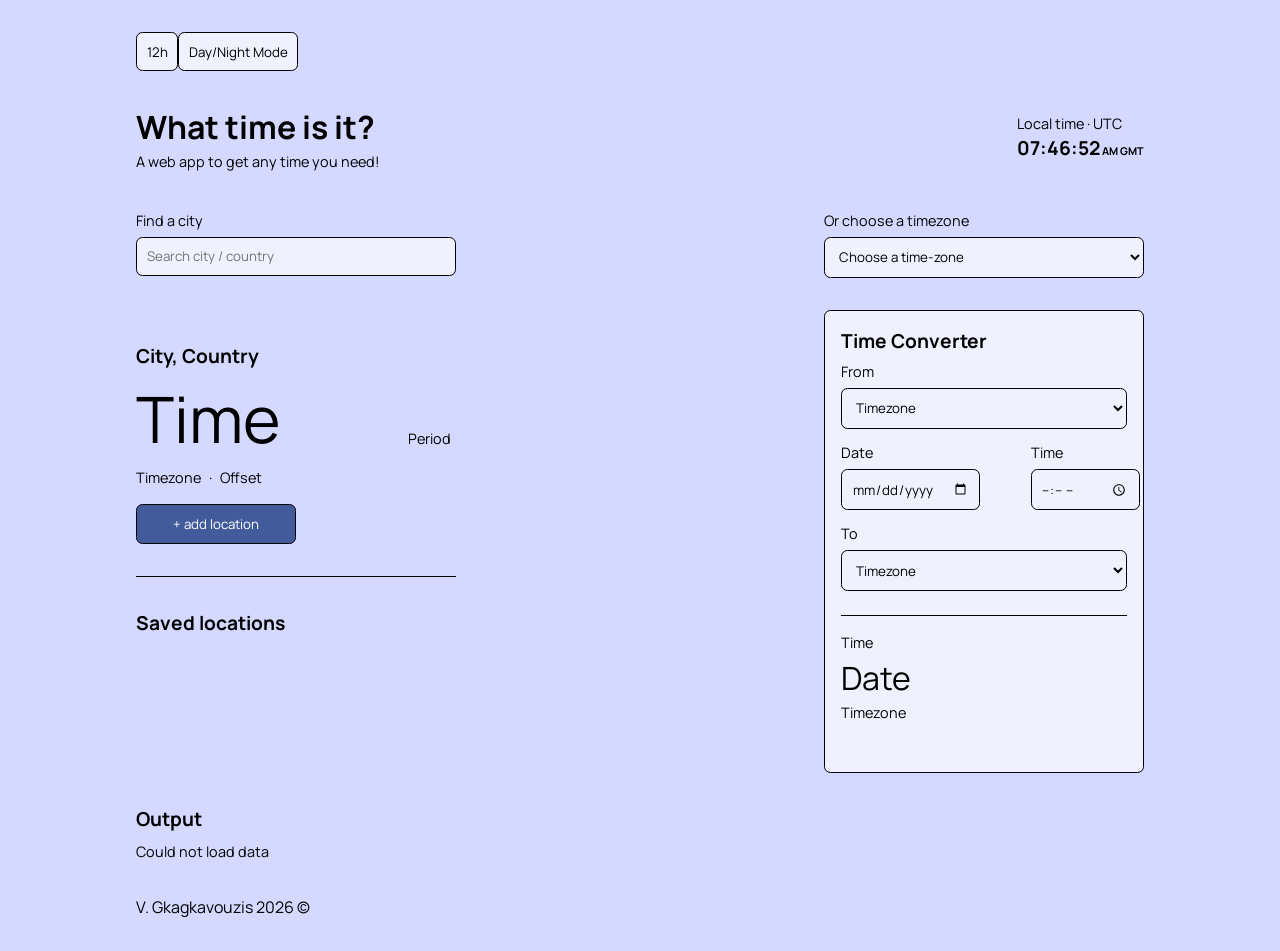
==== index.html @ c5b6271b "css in good point" ====
<!DOCTYPE html>
<html lang="en">
<head>
    <meta charset="UTF-8">
    <meta name="viewport" content="width=device-width, initial-scale=1.0">
    <title>Get time with API</title>
    <link rel="stylesheet" href="style.css">
</head>
<body>
    <nav>
        <div id="toggle12hour">
            <button class="btn">12h</button>
        </div>
        <div id="toggleNightMode">
            <button class="btn">Day/Night Mode</button>
        </div>
        <!-- <button class="night-mode"></button> -->
    </nav>
    <section id="header">
        <div id="title-info">
            <h1>What time is it?</h1>
            <p>A web app to get any time you need!</p>
        </div>  
        <div id="local-time">
            <p>Local time · <span id="localZoneDisplay"></span></p>
            <h6 id="localTimeP">
                <span id="localTime"></span>
                <span id="localPeriod"></span>
                <span id="localOffset"></span>
            </h6>
        </div>
    </section>
    <section id="main-input-select-container">
        <div class="input">
            <form action="" id="main-input-form">
                <label for="">Find a city  </label> 
                <input type="text" class="inputBox" placeholder="Search city / country" autocomplete="off" id="searchBar">
                <div class="suggestions-box">
                    <!-- <div class="suggestions highlight">sdfsdfsdf</div> -->
                </div>    
            </form> 
            <div id="main-select-input">
                <label for="timeZoneSelect">Or choose a timezone</label>
                <select id="timeZoneSelect" class="inputBox">
                    <option value="Choose a time-zone">Choose a time-zone</option>
                </select>
            </div>
        </div>
    </section>
    <section id="middle-section">
        <section id="display-w-btn">
            <div class="container-display">
                <div id="displays">
                    <h3><span id="city">City</span>, <span id="country">Country</span></h3>
                    <div id="timeP">
                        <p id="time">Time</p>
                        <p id="period"> Period</p>
                    </div>
                    <div id="timezone-offset">
                        <p id="time-zone">Timezone</p>
                        <p>·</p>
                        <p id="offset">Offset</p>  
                    </div>
                    <button class="btn" id="add-location-btn">+ add location</button>
    
            </div>
            <div id="saved-zones">
    
                <h3>Saved locations</h3>
                <ul class="saved-zones-container">
                    <li data-timezone="">
                        <p class="saved-city-offset">
                            <span class="saved-city">City </span>
                            <span class="saved-offset"></span>
                        </p>
                        <p id="saved-time-period">
                            <span class="saved-time">Time </span>
                            <span class="saved-period"> </span>
                        </p>
                        <button class="removeBtn btn">x</button>
                    </li>
                </ul>
            </div>
    
        </section>
        <section id="time-converter">
            <h3>Time Converter</h3>
            <form action="" id="converter-form">
                <div id="converter-time-from-zone-container">
                    <label for="convertFromTimezone">From</label>
                        <select class="input-converter" id="convertFromTimezone" >
                            <option value="Timezone">Timezone</option>
                        </select>
                </div>
                <div id="converter-date-time-container">
                    <div id="converter-date-container">
                        <label for="convertFromDate">Date</label>
                        <input class="inputBox" id="convertFromDate" type="date" >
                    </div>
                    <div id="converter-date-container">
                        <label for="convertFromTime">Time</label>
                        <input class="inputBox" id="convertFromTime" type="time">
                    </div>
                </div>
                <div id="converter-time-to-zone-container">
                    <label for="convertToTimezone">To</label>
                        <select class="inputBox" id="convertToTimezone" >
                            <option value="Timezone">Timezone</option>
                        </select>
                </div>
            </form>
            <ul class="list" id="convertedList">
                <li>
                    <label for=""></label>
                    <p id="convertedData">
                        <span class='converted-time'>Time</span>
                        <span class='converted-date'>Date</span>
                        <span class="converted-timezone">Timezone</span>
                    </p>
                </li>
            </ul>
        </section>
    </section>
    <div class="assistant-display">
        <h3>Output</h3>
        <p>Search something</p>
    </div>
    <footer>V. Gkagkavouzis <span id="footerDate"></span> &copy;</footer>
    <script src="script.js"></script>
</body>
</html>
---- style.css ----
@import url('https://fonts.googleapis.com/css2?family=IBM+Plex+Sans:wght@400;500;600&family=Inter:wght@400;500;600&family=Manrope:wght@400;500;600&family=Roboto:wght@400;500;600&family=Source+Sans+3:wght@400;500;600&display=swap');

* {
    box-sizing: border-box;
}

:root {
    --border: .09rem solid black;
    --border-radius: .4rem;

    --sug-box-highlight: rgb(124, 61, 118);
    --sug-box-background: rgb(249, 189, 243);
    
    --normal-color: ;
    --faded-color: ;
    --location-btn-background: rgb(66,91,154);

    --faded-bg-color: rgb(213, 216, 255);
    --whiter-bg-color: rgb(240, 241, 255);
}

body {
    display: flex;
    flex-direction: column;
    gap: 2rem;
    max-width: 65rem;
    margin: 0 auto;
    padding: 2rem 1rem;
    font-family: 'Manrope', -apple-system, BlinkMacSystemFont, 'Segoe UI', Roboto, Oxygen, Ubuntu, Cantarell, 'Open Sans', 'Helvetica Neue', sans-serif;
    font-size: 1rem;
    line-height: 1.5;
    background-color: var(--faded-bg-color);
}

button, input, select {
    border: var(--border);
    border-radius: var(--border-radius);
    font-family: inherit;
    padding: .6rem;
    background-color: transparent;
    background-color: var(--whiter-bg-color);
}

h1 {
    font-size: 2rem;
    
}

h3 {
    font-size: 1.2rem;
}

p, label {
    font-size: 0.9rem;
}

label {
    line-height: 2rem;
}

#time {
    font-size: 4rem;
}

#localTime, .saved-time {
    font-size: 1.2rem;
}

/* #time,
#localTime,
.saved-time,
.converted-time {
    font-variant-numeric: tabular-nums;
} */

h1, h3, h5, h6, p {
    margin: 0;
}

.local-time,
.displays,
.assistant-display {
    display: flex;
    flex-direction: column;
    gap: .5rem;
}

/* ======= Navigation ======= */

nav {
    display: flex;
    
}

/* ==========Header============ */
#header {
    display: flex;
    justify-content: space-between;
    align-items: center;
    flex-wrap: wrap;
    gap: 1.5rem;
}

#header {
    display: flex;
    flex-direction: row;
    flex-wrap: wrap;
}

#title-info {
    display: flex;
    flex-direction: column;
    gap: rem;
}

#local-time {
    display: flex;
    flex-direction: column;

}


/* =========Main input - select========== */
.input {
    display: flex;
    flex-direction: row;
    justify-content: space-between;
    align-items:flex-start;
    flex-wrap: wrap;
    position: relative;
}

#main-input-form, #main-select-input {
    display: flex;
    flex-direction: column;
    justify-content: center;
    width: 20rem;
}



.highlight {
    background-color: var(--sug-box-highlight);
}

.suggestions-box {
    position: absolute;
    top: 4.5rem;
    background-color: rgb(254, 192, 192);
    width: 17rem;
    max-height: 25rem;
    overflow-y: auto;
    z-index: 2;
}

/* ========== Middle Section =========== */
#middle-section {
    display: flex;
    justify-content: space-between;
    flex-wrap: wrap;
}


/* ======== Time Display ========= */

#displays {
    display: flex;
    flex-direction: column;
    height: auto;
    width: 20rem;
    margin: 2rem 0;
    padding-bottom: 1rem;
    border-bottom: var(--border);
}

#add-location-btn {
    width: 10rem;
    background-color: transparent; 
    margin: 1rem 0;   
    background-color: var(--location-btn-background);
    color: white;
}

#period-offset {
    display: flex;
    flex-direction: column;
}

#time {
    width: 13rem;
}

#period{
    position: absolute;
    top: 3.6rem;
    left: 17rem;
}


#timeP {
    display: flex;
    flex-direction: row;
    align-items: flex-end;
    justify-content: flex-start;
    position: relative;
}

#timezone-offset {
    display: flex;
    flex-direction: row;
    gap: .5rem;
}

/* ========== Saved Zones ======== */

#saved-zones {
    display: flex;
    flex-direction: column;
}

.saved-zones-container li{
    list-style: none;
    display: flex;
    flex-direction: row;
    align-items: center;
    justify-content: space-between;
    margin: 1rem 0;
}

.saved-zones-container {
    margin: 0;
    padding: 0;
}

.saved-city-offset {
    display: flex;
    flex-direction: column;
}

.saved-period {
    font-size: .6rem;
}

.removeBtn {
    padding: .3rem .6rem;
}







/* ======== Time Converter ======= */

#time-converter {
    display: flex;
    flex-direction: column;
    width: 20rem;
    border: var(--border);
    border-radius: var(--border-radius);
    padding: 1rem;
    background-color: var(--whiter-bg-color);
} 

#converter-form, #converter-date-container, #converter-date-container, #converter-time-from-zone-container, #converter-time-to-zone-container {
    display: flex;
    flex-direction: column;
}

#converter-form {
    margin-bottom: .5rem;
    gap: .5rem;
}

#converter-date-time-container {
    display: flex;
    flex-direction: row;
    gap: 3.2rem;
}

#convertedList {
    list-style: none;
}

#convertedData {
    display: flex;
    flex-direction: column;
}

#convertedList {
    border-top: var(--border);
    padding: 1rem 0;
}

.converted-date {
    font-size: 2rem;
}
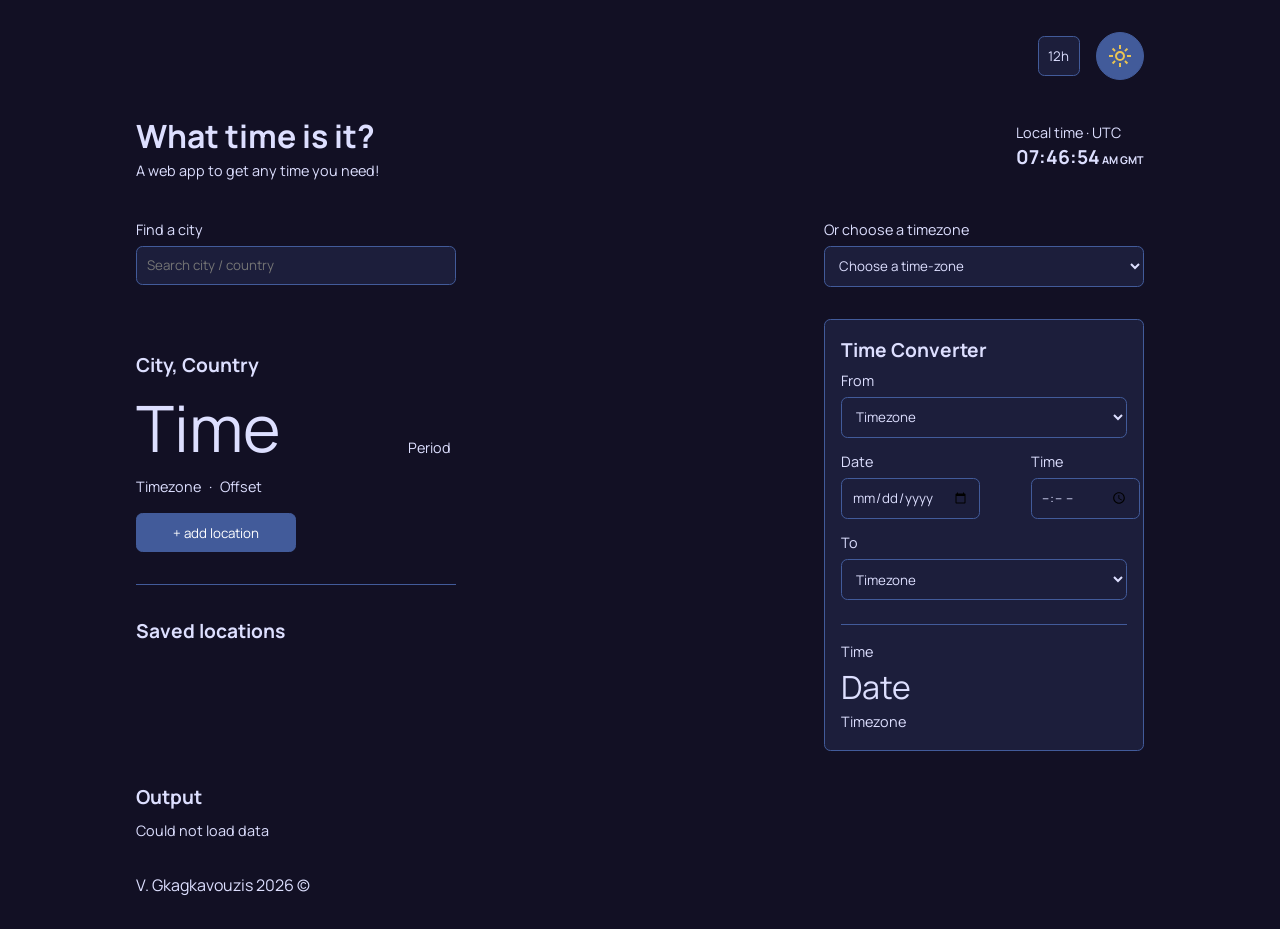
==== commit 3ccd2afe: "Night mode on process" ====
--- a/index.html
+++ b/index.html
@@ -1,5 +1,5 @@
 <!DOCTYPE html>
-<html lang="en">
+<html lang="en" class="dark-mode">
 <head>
     <meta charset="UTF-8">
     <meta name="viewport" content="width=device-width, initial-scale=1.0">
@@ -12,7 +12,10 @@
             <button class="btn">12h</button>
         </div>
         <div id="toggleNightMode">
-            <button class="btn">Day/Night Mode</button>
+            <button class="btn" id="day-night-toggle">
+                <img src="./icons/dark_mode_light.svg" alt="dark mode">
+                <img src="./icons/light_mode.svg" alt="light mode">
+            </button>
         </div>
         <!-- <button class="night-mode"></button> -->
     </nav>
@@ -34,14 +37,14 @@
         <div class="input">
             <form action="" id="main-input-form">
                 <label for="">Find a city  </label> 
-                <input type="text" class="inputBox" placeholder="Search city / country" autocomplete="off" id="searchBar">
+                <input type="text" class="" placeholder="Search city / country" autocomplete="off" id="searchBar">
                 <div class="suggestions-box">
                     <!-- <div class="suggestions highlight">sdfsdfsdf</div> -->
                 </div>    
             </form> 
             <div id="main-select-input">
                 <label for="timeZoneSelect">Or choose a timezone</label>
-                <select id="timeZoneSelect" class="inputBox">
+                <select id="timeZoneSelect" class="">
                     <option value="Choose a time-zone">Choose a time-zone</option>
                 </select>
             </div>
@@ -95,16 +98,16 @@
                 <div id="converter-date-time-container">
                     <div id="converter-date-container">
                         <label for="convertFromDate">Date</label>
-                        <input class="inputBox" id="convertFromDate" type="date" >
+                        <input class="input-converter" id="convertFromDate" type="date" >
                     </div>
                     <div id="converter-date-container">
                         <label for="convertFromTime">Time</label>
-                        <input class="inputBox" id="convertFromTime" type="time">
+                        <input class="input-converter" id="convertFromTime" type="time">
                     </div>
                 </div>
                 <div id="converter-time-to-zone-container">
                     <label for="convertToTimezone">To</label>
-                        <select class="inputBox" id="convertToTimezone" >
+                        <select class="input-converter" id="convertToTimezone" >
                             <option value="Timezone">Timezone</option>
                         </select>
                 </div>
--- a/style.css
+++ b/style.css
@@ -8,16 +8,59 @@
     --border: .09rem solid black;
     --border-radius: .4rem;
 
-    --sug-box-highlight: rgb(124, 61, 118);
-    --sug-box-background: rgb(249, 189, 243);
+
+    /* colors Day-mode */
+    --font-color: black;
+    --location-btn-background: rgb(66,91,154);
+
+    --faded-bg-color: rgb(221, 223, 255);
+    --whiter-bg-color: rgb(242, 243, 255);
+}
+
+
+
+/* ====== Night Mode ========= */
+:root.dark-mode {
+    --border: .09rem solid rgb(66,91,154);
+
+    --font-color: rgb(221, 223, 255);
+    --location-btn-background: rgb(66,91,154);
+
+    --faded-bg-color: rgb(18, 16, 36);
+    --whiter-bg-color: rgb(28, 30, 59);
+    --yellow-color: #EAC452;
+}
+#toggleNightMode {
+    display: flex;
+}
+
+#day-night-toggle {
+    display: flex;
+    justify-content: center;
+    align-items: center;
+    border-radius: 50%;
+    width: 3rem;
+    height: 3rem;
+    background-color: var(--location-btn-background);
     
-    --normal-color: ;
-    --faded-color: ;
-    --location-btn-background: rgb(66,91,154);
-
-    --faded-bg-color: rgb(213, 216, 255);
-    --whiter-bg-color: rgb(240, 241, 255);
-}
+}
+
+#day-night-toggle img:last-child {
+    display: none;
+}
+/* #day-night-toggle img:first-child {
+    color: ;
+} */
+
+.dark-mode #day-night-toggle img:first-child {
+    display: none;
+}
+
+.dark-mode #day-night-toggle img:last-child {
+    display: block;
+}
+
+/* ====== Basics / Typography ======== */
 
 body {
     display: flex;
@@ -30,6 +73,7 @@
     font-size: 1rem;
     line-height: 1.5;
     background-color: var(--faded-bg-color);
+    color: var(--font-color);
 }
 
 button, input, select {
@@ -39,6 +83,24 @@
     padding: .6rem;
     background-color: transparent;
     background-color: var(--whiter-bg-color);
+        color: var(--font-color);
+
+}
+
+input:focus, select:focus {
+    outline: .1rem solid var(--location-btn-background);
+}
+
+button:active {
+    transform: scale(.9);
+    transition: transform 100ms ease-in;
+}
+
+button {
+    transform: scale(1);
+    transition: transform 100ms ease-in;
+        color: var(--font-color);
+
 }
 
 h1 {
@@ -89,7 +151,10 @@
 
 nav {
     display: flex;
-    
+    justify-content: flex-end;
+    align-items: center;
+    gap: 1rem;
+
 }
 
 /* ==========Header============ */
@@ -140,17 +205,28 @@
 
 
 .highlight {
-    background-color: var(--sug-box-highlight);
+    background-color: var(--location-btn-background);
+}
+
+.highlight:hover {
+    color: white;
 }
 
 .suggestions-box {
     position: absolute;
+    border-radius:  var(--border-radius);
     top: 4.5rem;
-    background-color: rgb(254, 192, 192);
-    width: 17rem;
+    background-color: var(--whiter-bg-color);
+    width: auto;
     max-height: 25rem;
     overflow-y: auto;
     z-index: 2;
+}
+
+.suggestions {
+    padding: .4rem;
+    font-family: inherit;
+    font-size: inherit;
 }
 
 /* ========== Middle Section =========== */
@@ -224,7 +300,10 @@
     flex-direction: row;
     align-items: center;
     justify-content: space-between;
+    position: relative;
     margin: 1rem 0;
+    border-bottom: var(--border);
+    padding-bottom: 1rem;
 }
 
 .saved-zones-container {
@@ -237,12 +316,22 @@
     flex-direction: column;
 }
 
+.saved-time {
+    position: absolute;
+    left: 9rem;
+    height: 50%;
+    transform: translateY(-55%);
+}
+
 .saved-period {
     font-size: .6rem;
+    position: absolute;
+    left: 14.3rem;
 }
 
 .removeBtn {
     padding: .3rem .6rem;
+    color: var(--font-color);
 }
 
 
@@ -261,7 +350,12 @@
     border-radius: var(--border-radius);
     padding: 1rem;
     background-color: var(--whiter-bg-color);
+    height: 27rem;
 } 
+
+/* .input-converter {
+    background-color: var(--faded-bg-color);
+} */
 
 #converter-form, #converter-date-container, #converter-date-container, #converter-time-from-zone-container, #converter-time-to-zone-container {
     display: flex;
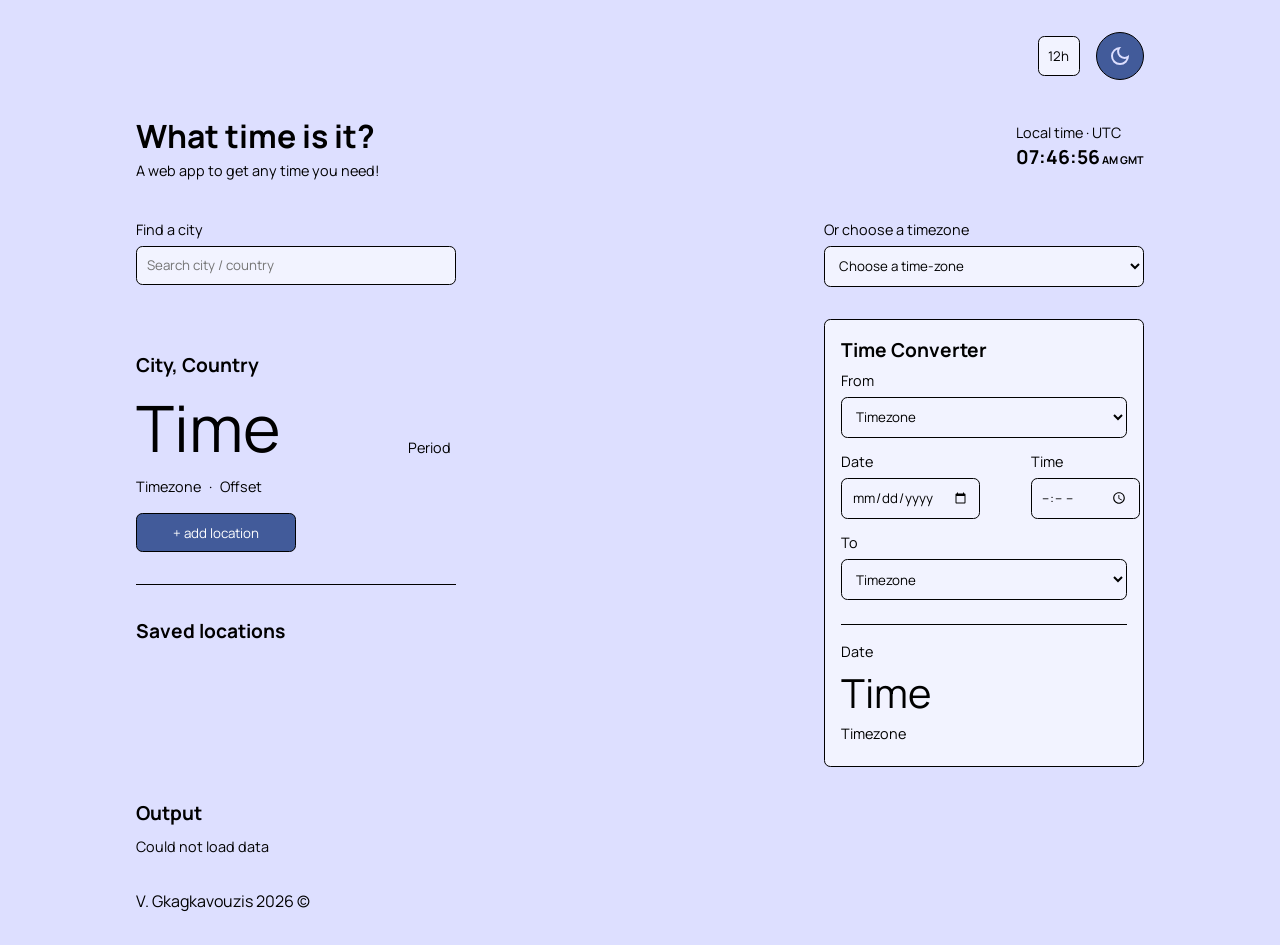
==== commit aaa379e3: "night mode" ====
--- a/index.html
+++ b/index.html
@@ -1,5 +1,5 @@
 <!DOCTYPE html>
-<html lang="en" class="dark-mode">
+<html lang="en">
 <head>
     <meta charset="UTF-8">
     <meta name="viewport" content="width=device-width, initial-scale=1.0">
@@ -116,8 +116,8 @@
                 <li>
                     <label for=""></label>
                     <p id="convertedData">
+                        <span class='converted-date'>Date</span>
                         <span class='converted-time'>Time</span>
-                        <span class='converted-date'>Date</span>
                         <span class="converted-timezone">Timezone</span>
                     </p>
                 </li>
--- a/style.css
+++ b/style.css
@@ -67,6 +67,7 @@
     flex-direction: column;
     gap: 2rem;
     max-width: 65rem;
+    /* max-width: 100%; */
     margin: 0 auto;
     padding: 2rem 1rem;
     font-family: 'Manrope', -apple-system, BlinkMacSystemFont, 'Segoe UI', Roboto, Oxygen, Ubuntu, Cantarell, 'Open Sans', 'Helvetica Neue', sans-serif;
@@ -74,6 +75,7 @@
     line-height: 1.5;
     background-color: var(--faded-bg-color);
     color: var(--font-color);
+    /* overflow-x: auto; */
 }
 
 button, input, select {
@@ -257,6 +259,15 @@
     color: white;
 }
 
+.dark-mode #time,
+ .dark-mode #period, 
+ .dark-mode #timezone-offset,
+ .dark-mode #city,
+ .dark-mode #country
+  {
+    color: var(--yellow-color);
+ }
+
 #period-offset {
     display: flex;
     flex-direction: column;
@@ -350,7 +361,7 @@
     border-radius: var(--border-radius);
     padding: 1rem;
     background-color: var(--whiter-bg-color);
-    height: 27rem;
+    height: 28rem;
 } 
 
 /* .input-converter {
@@ -387,6 +398,6 @@
     padding: 1rem 0;
 }
 
-.converted-date {
-    font-size: 2rem;
+.converted-time {
+    font-size: 2.5rem;
 }
